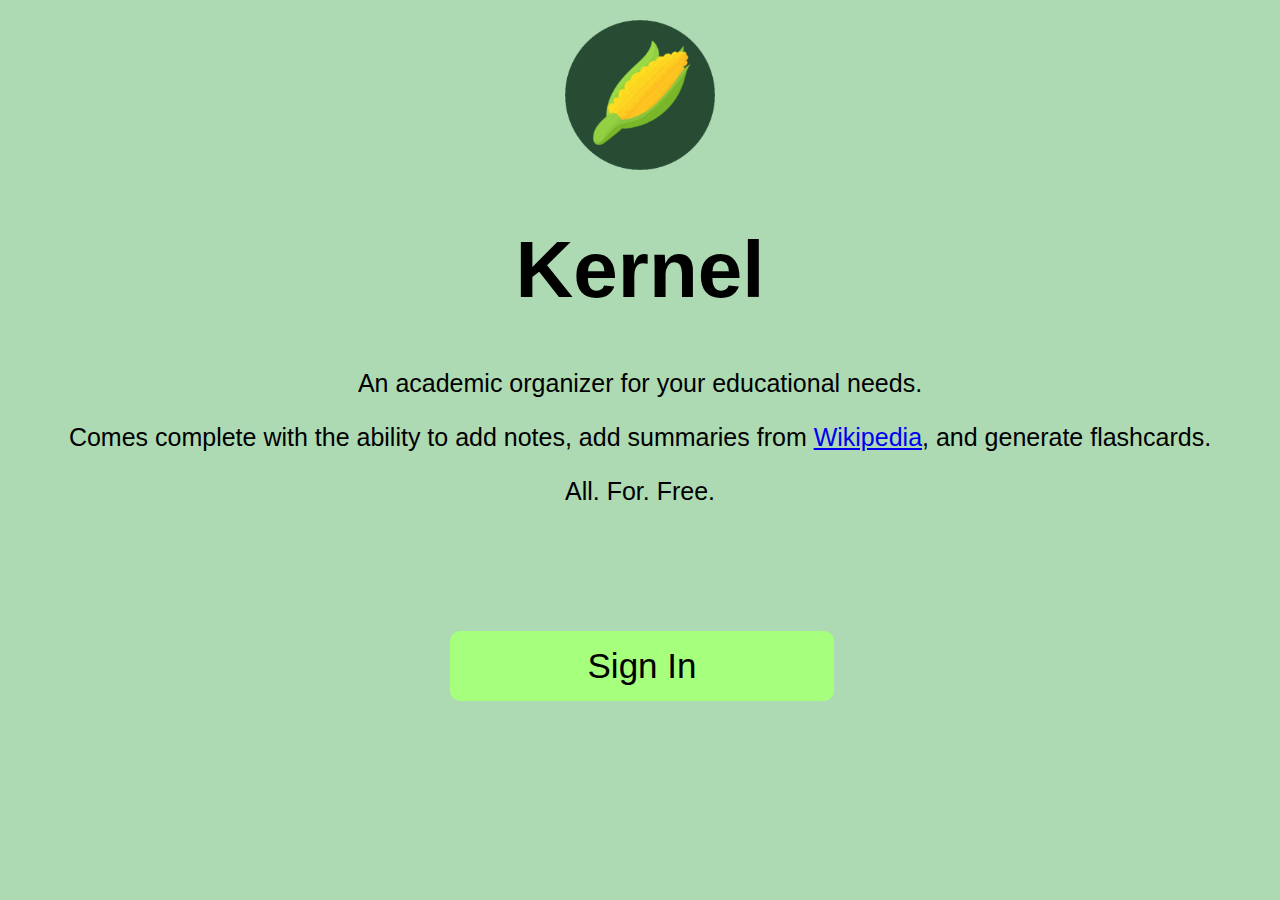
==== index.html @ da6344a3 "Frontend (index html and login page)" ====
<!DOCTYPE html>
<html lang="en">
  <head>
    <meta charset="UTF-8" />
    <meta http-equiv="X-UA-Compatible" content="IE=edge" />
    <meta name="viewport" content="width=device-width, initial-scale=1.0" />
    <!-- You see this <title> on the tab name -->
    <title>Kernel</title>
    <link rel="icon" type="image/x-icon" href="/images/favicon.ico" />
    <!-- Importing styles from this css file -->
    <link rel="stylesheet" href="css/homepageStyle.css">
  </head>
  <!-- Page display starts here -->
  <body>
    <img src="images/favicon.png" alt="Kernel Logo" class="homepage-logo">
    <h1 class="text">Kernel</h1>
    <p class="homedesc">An academic organizer for your educational needs.</p>
    <p class="homedesc">Comes complete with the ability to add notes, add summaries from <a href="https://en.wikipedia.org/wiki/Main_Page" target="_blank">Wikipedia</a>, and generate flashcards.</p>
    <p class="homedesc">All. For. Free.</p>
    <!-- "Log In" button redirects to the Log In page -->
    <button type="button" class="login" onclick="window.location.href='http://127.0.0.1:5500/acedemic-organizer/Templates/login.html';" id="btn">Sign In</button>
    <!-- "Credits" button redirects to a credits/contributions page (unfinished) -->
    <button type="button" class="credits" onclick="window.location.href='http://127.0.0.1:5500/acedemic-organizer/Templates/credits.html';" id="crdtsbtn">Credits</button>
  </body>
</html>
---- css/homepageStyle.css ----
body {
    background-color: rgb(173, 218, 179);
    font-family: Helvetica;
    font-size: 25px;
    text-align: center;
}

img.homepage-logo {
    display: block;
    margin-left: auto;
    margin-right: auto;
    margin-top: 20px;
    width: 150px;
}

h1.text {
    font-size: 80px;
    text-align: center;
    font-weight: bold;
}



button {
    width: 30%;
    position: fixed;
    left: 35%;
    border: none;
    border-radius: 10px;
    background-color:rgb(166, 255, 125);
    padding: 15px 15px;
    text-align: center;
    display: inline-block;
    font-size: 35px;
    font-family: Arial;
    margin: 4px 2px;
    cursor: pointer;
    transition-duration: 0.4s;
    margin-top: 100px;
}
button:hover {
    background-color: white;
}

button.credits {
    position: fixed;
    margin-top: 470px;
    width: 10%;
    left: 45%;
    font-size: 25px;

}
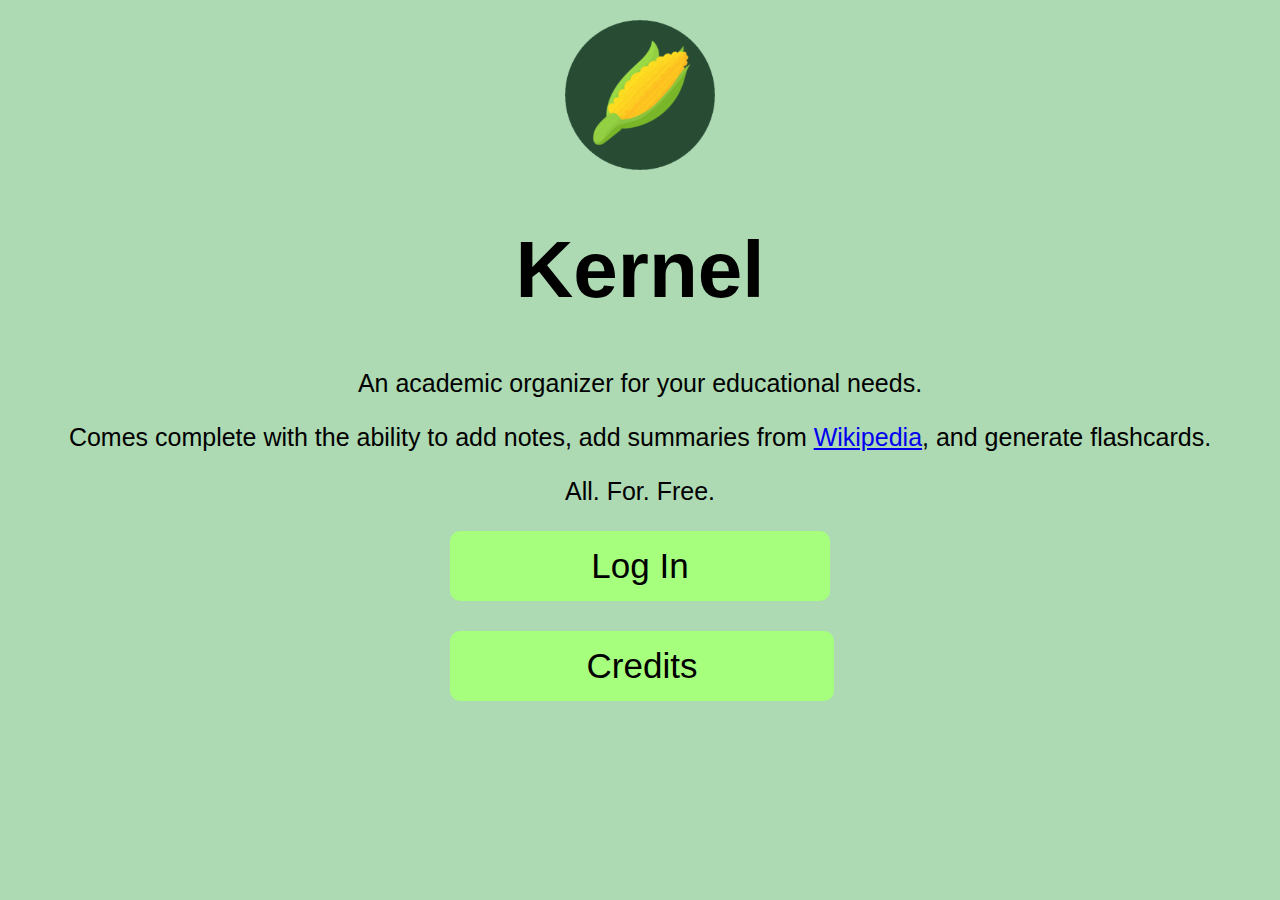
==== commit 2d21bc57: "frontenddddddddd" ====
--- a/index.html
+++ b/index.html
@@ -18,7 +18,7 @@
     <p class="homedesc">Comes complete with the ability to add notes, add summaries from <a href="https://en.wikipedia.org/wiki/Main_Page" target="_blank">Wikipedia</a>, and generate flashcards.</p>
     <p class="homedesc">All. For. Free.</p>
     <!-- "Log In" button redirects to the Log In page -->
-    <button type="button" class="login" onclick="window.location.href='http://127.0.0.1:5500/acedemic-organizer/Templates/login.html';" id="btn">Sign In</button>
+    <button type="button" class="login" onclick="window.location.href='http://127.0.0.1:5500/acedemic-organizer/Templates/login.html';" id="btn">Log In</button>
     <!-- "Credits" button redirects to a credits/contributions page (unfinished) -->
     <button type="button" class="credits" onclick="window.location.href='http://127.0.0.1:5500/acedemic-organizer/Templates/credits.html';" id="crdtsbtn">Credits</button>
   </body>
--- a/css/homepageStyle.css
+++ b/css/homepageStyle.css
@@ -23,7 +23,6 @@
 
 button {
     width: 30%;
-    position: fixed;
     left: 35%;
     border: none;
     border-radius: 10px;
@@ -36,7 +35,7 @@
     margin: 4px 2px;
     cursor: pointer;
     transition-duration: 0.4s;
-    margin-top: 100px;
+    margin-top: 0px;
 }
 button:hover {
     background-color: white;
@@ -44,9 +43,13 @@
 
 button.credits {
     position: fixed;
-    margin-top: 470px;
-    width: 10%;
-    left: 45%;
-    font-size: 25px;
+    margin-top: 100px;
+    font-size: 35px;
+}
 
+button.back {
+    width: 20%;
+    left: 40%;
+    padding: 10px 15px;
+    font-size: 30px;
 }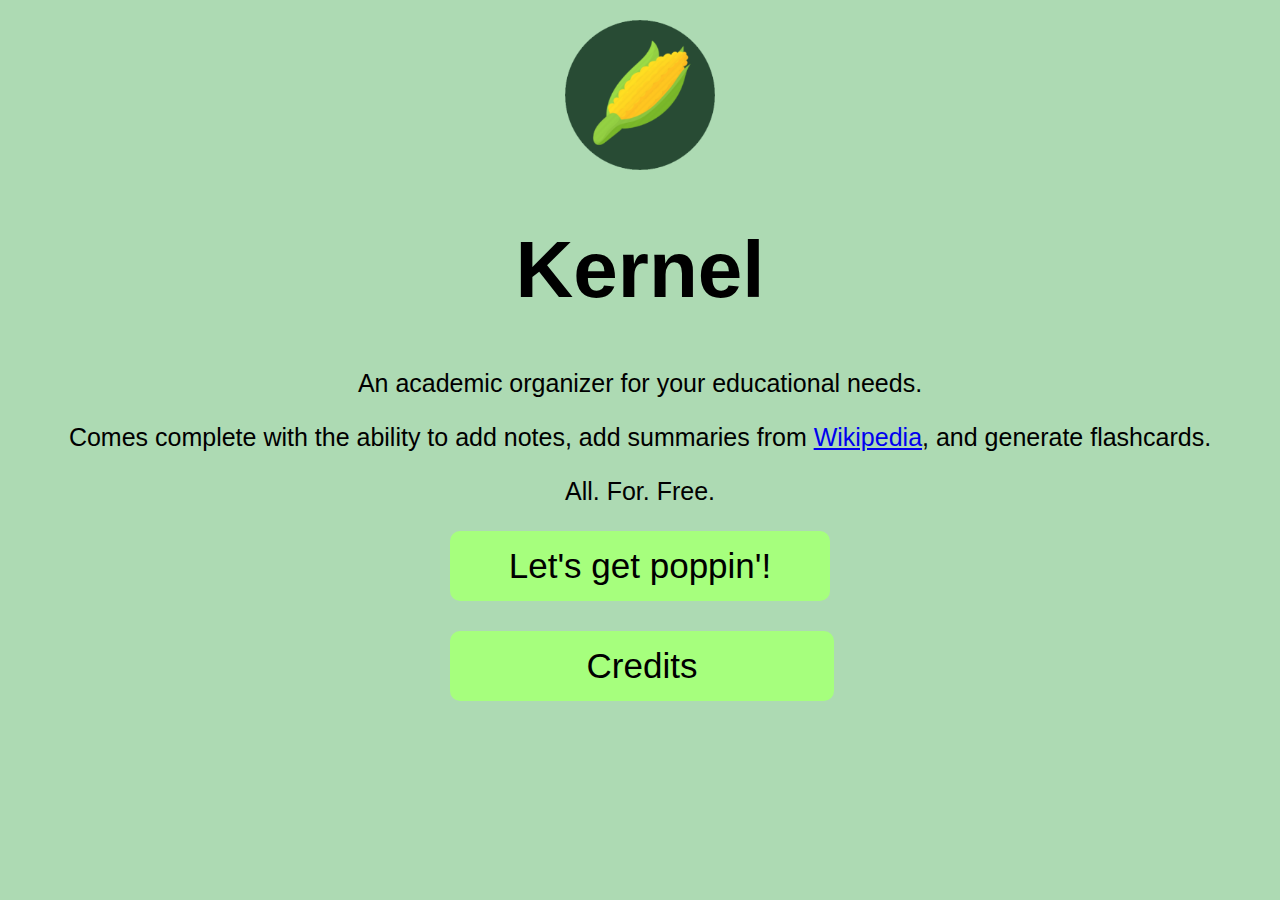
==== commit 5636d5e3: "frontend lolol" ====
--- a/index.html
+++ b/index.html
@@ -18,7 +18,7 @@
     <p class="homedesc">Comes complete with the ability to add notes, add summaries from <a href="https://en.wikipedia.org/wiki/Main_Page" target="_blank">Wikipedia</a>, and generate flashcards.</p>
     <p class="homedesc">All. For. Free.</p>
     <!-- "Log In" button redirects to the Log In page -->
-    <button type="button" class="login" onclick="window.location.href='http://127.0.0.1:5500/acedemic-organizer/Templates/login.html';" id="btn">Log In</button>
+    <button type="button" class="login" onclick="window.location.href='http://127.0.0.1:5500/acedemic-organizer/Templates/dashboard.html';" id="btn">Let's get poppin'!</button>
     <!-- "Credits" button redirects to a credits/contributions page (unfinished) -->
     <button type="button" class="credits" onclick="window.location.href='http://127.0.0.1:5500/acedemic-organizer/Templates/credits.html';" id="crdtsbtn">Credits</button>
   </body>
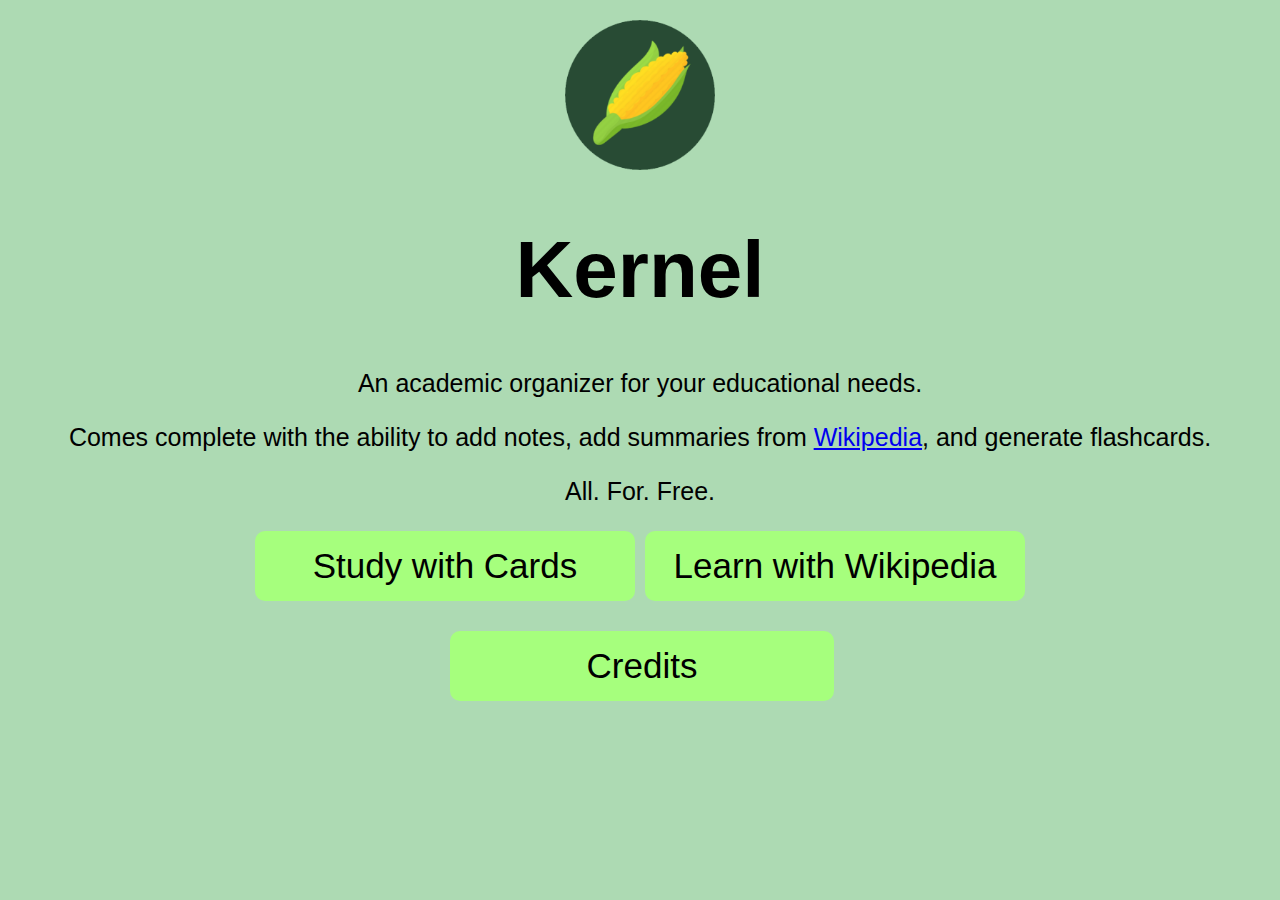
==== commit 61215bf0: "Working Wiki Search" ====
--- a/index.html
+++ b/index.html
@@ -18,8 +18,9 @@
     <p class="homedesc">Comes complete with the ability to add notes, add summaries from <a href="https://en.wikipedia.org/wiki/Main_Page" target="_blank">Wikipedia</a>, and generate flashcards.</p>
     <p class="homedesc">All. For. Free.</p>
     <!-- "Log In" button redirects to the Log In page -->
-    <button type="button" class="login" onclick="window.location.href='http://127.0.0.1:5500/acedemic-organizer/Templates/dashboard.html';" id="btn">Let's get poppin'!</button>
+    <button type="button" class="login" onclick="window.location.href='Templates/cards.html';" id="btn">Study with Cards</button>
+    <button type="button" class="login" onclick="window.location.href='Templates/learn.html';" id="btn">Learn with Wikipedia</button>
     <!-- "Credits" button redirects to a credits/contributions page (unfinished) -->
-    <button type="button" class="credits" onclick="window.location.href='http://127.0.0.1:5500/acedemic-organizer/Templates/credits.html';" id="crdtsbtn">Credits</button>
+    <button type="button" class="credits" onclick="window.location.href='Templates/credits.html';" id="crdtsbtn">Credits</button>
   </body>
 </html>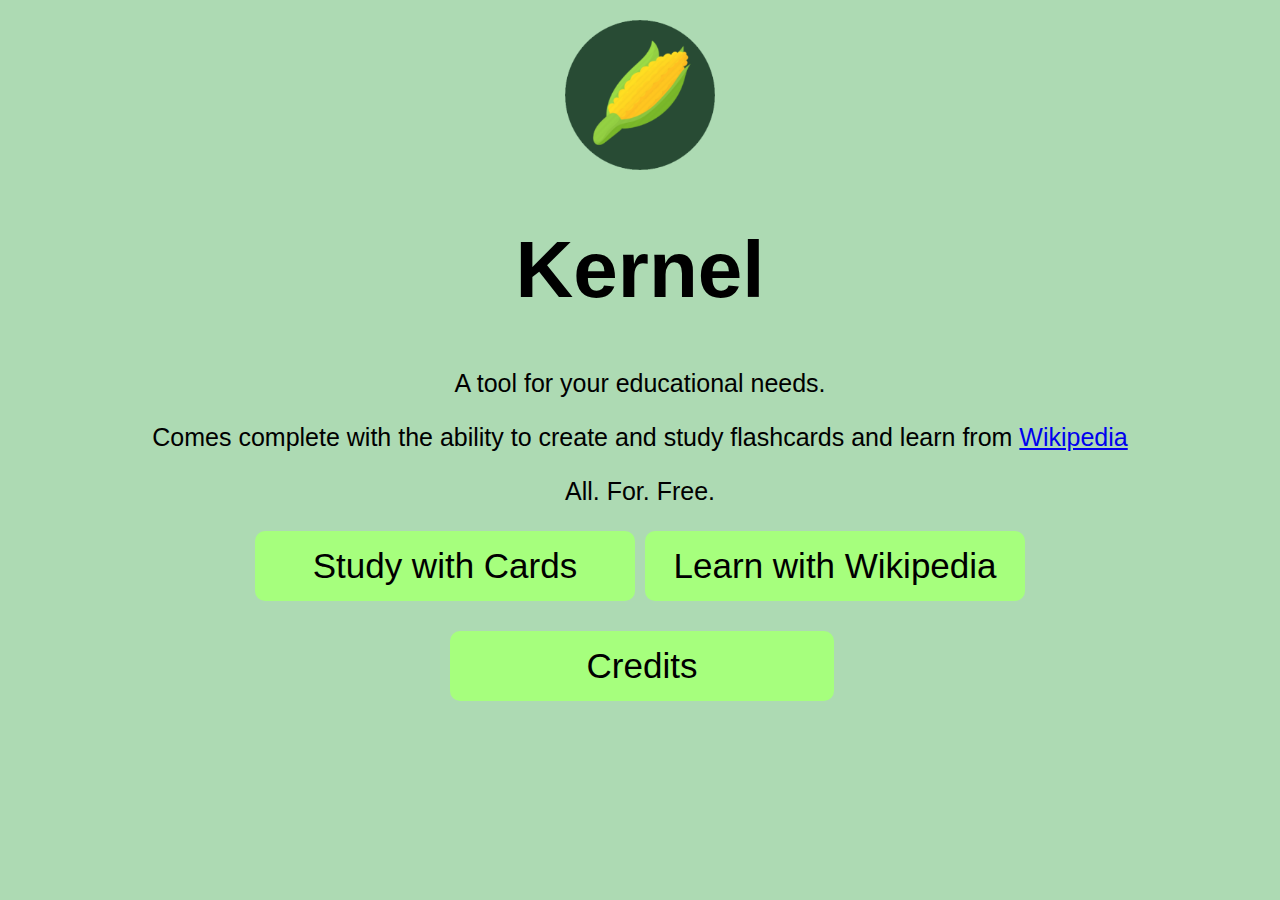
==== commit ce42e564: "Last push before NATM" ====
--- a/index.html
+++ b/index.html
@@ -6,7 +6,7 @@
     <meta name="viewport" content="width=device-width, initial-scale=1.0" />
     <!-- You see this <title> on the tab name -->
     <title>Kernel</title>
-    <link rel="icon" type="image/x-icon" href="/images/favicon.ico" />
+    <link rel="icon" href="images/favicon.ico" />
     <!-- Importing styles from this css file -->
     <link rel="stylesheet" href="css/homepageStyle.css">
   </head>
@@ -14,8 +14,8 @@
   <body>
     <img src="images/favicon.png" alt="Kernel Logo" class="homepage-logo">
     <h1 class="text">Kernel</h1>
-    <p class="homedesc">An academic organizer for your educational needs.</p>
-    <p class="homedesc">Comes complete with the ability to add notes, add summaries from <a href="https://en.wikipedia.org/wiki/Main_Page" target="_blank">Wikipedia</a>, and generate flashcards.</p>
+    <p class="homedesc">A tool for your educational needs.</p>
+    <p class="homedesc">Comes complete with the ability to create and study flashcards and learn from <a href="https://en.wikipedia.org/wiki/Main_Page" target="_blank">Wikipedia</a></p>
     <p class="homedesc">All. For. Free.</p>
     <!-- "Log In" button redirects to the Log In page -->
     <button type="button" class="login" onclick="window.location.href='Templates/cards.html';" id="btn">Study with Cards</button>
